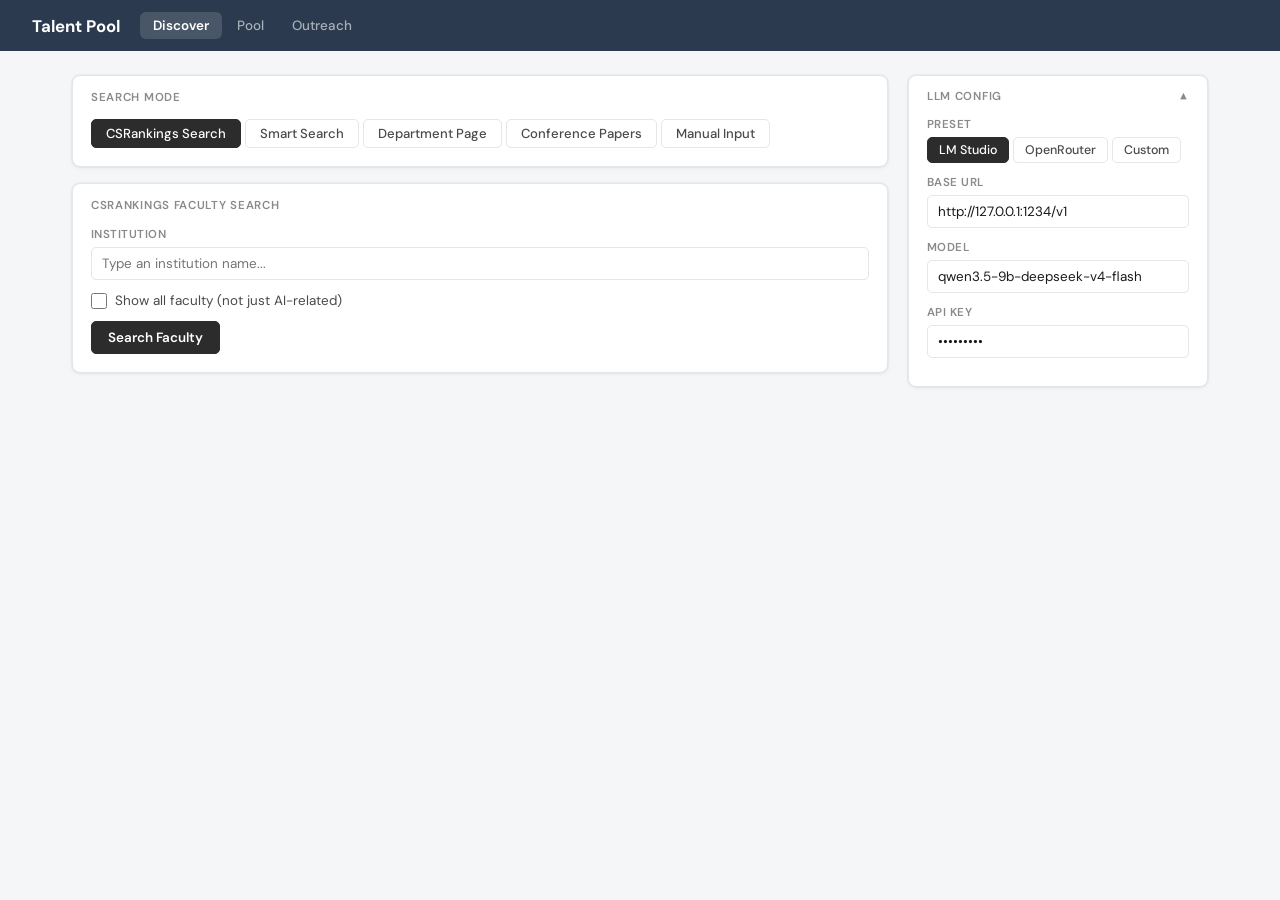
==== templates/lab_sourcer.html @ 649c378b "feat: full-stack recruiting platform — Recruiting Any Major additions since initial commit: - Talent" ====
<!DOCTYPE html>
<html lang="en">
<head>
  <meta charset="UTF-8" />
  <meta name="viewport" content="width=device-width, initial-scale=1.0" />
  <title>Discover — Talent Pool</title>
  <link href="https://fonts.googleapis.com/css2?family=DM+Sans:wght@400;500;600;700&display=swap" rel="stylesheet">
  <style>
    :root {
      --bg: #f5f6f8;
      --surface: #ffffff;
      --border: #e4e6ea;
      --text-primary: #1a1a1a;
      --text-secondary: #4a4a4a;
      --text-tertiary: #8a8a8a;
      --accent: #3d5a80;
      --accent-hover: #2c4a6e;
      --accent-light: #e8eef6;
      --accent-blue: #5a7de0;
      --nav-bg: #2b3a4e;
      --tag-bg: #f0f1f3;
      --tag-text: #555;
      --radius: 8px;
      --shadow: 0 1px 4px rgba(0,0,0,0.06), 0 0 0 1px rgba(0,0,0,0.03);
    }

    * { box-sizing: border-box; margin: 0; padding: 0; }

    body {
      font-family: 'DM Sans', -apple-system, BlinkMacSystemFont, "Segoe UI", sans-serif;
      background: var(--bg);
      color: var(--text-primary);
      min-height: 100vh;
      -webkit-font-smoothing: antialiased;
    }

    /* ── Nav ── */
    header {
      background: var(--nav-bg);
      padding: 12px 32px;
      display: flex;
      align-items: center;
      gap: 12px;
      position: sticky;
      top: 0;
      z-index: 100;
    }
    .nav-brand {
      color: #fff;
      font-weight: 700;
      font-size: 1.05rem;
      white-space: nowrap;
    }
    .nav-links {
      display: flex;
      gap: 2px;
      margin-left: 8px;
    }
    .nav-link {
      color: rgba(255,255,255,0.6);
      text-decoration: none;
      padding: 5px 13px;
      border-radius: 6px;
      font-size: 0.84rem;
      font-weight: 500;
      transition: all 0.15s;
    }
    .nav-link:hover { color: white; background: rgba(255,255,255,0.1); }
    .nav-link.active { color: white; background: rgba(255,255,255,0.14); font-weight: 600; }

    /* ── Layout ── */
    .page {
      max-width: 1200px;
      margin: 0 auto;
      padding: 24px 32px;
      display: grid;
      grid-template-columns: 1fr 300px;
      gap: 20px;
      align-items: flex-start;
    }

    .main-col { min-width: 0; }
    .sidebar-col {
      position: sticky;
      top: 64px;
    }

    /* ── Card ── */
    .card {
      background: var(--surface);
      border-radius: var(--radius);
      border: 1px solid var(--border);
      margin-bottom: 16px;
      box-shadow: var(--shadow);
    }
    .card-header {
      padding: 14px 18px 0;
      font-size: 0.72rem;
      font-weight: 600;
      color: var(--text-tertiary);
      text-transform: uppercase;
      letter-spacing: 0.06em;
    }
    .card-body { padding: 14px 18px 18px; }
    .card-title {
      font-size: 0.88rem;
      font-weight: 600;
      color: var(--text-primary);
      padding: 14px 18px 0;
    }

    /* ── Mode Tabs (pill style matching person.html) ── */
    .mode-group {
      display: flex;
      gap: 4px;
      flex-wrap: wrap;
    }
    .mode-btn {
      padding: 5px 14px;
      border: 1px solid var(--border);
      border-radius: 5px;
      background: transparent;
      font-family: inherit;
      font-size: 0.82rem;
      font-weight: 500;
      color: var(--text-secondary);
      cursor: pointer;
      transition: all 0.15s;
    }
    .mode-btn:hover { border-color: var(--accent); color: var(--accent); }
    .mode-btn.active { background: #2c2c2c; border-color: #2c2c2c; color: white; }

    /* ── Inputs ── */
    .form-row { margin-bottom: 12px; }
    .form-label {
      display: block;
      font-size: 0.72rem;
      font-weight: 600;
      color: var(--text-tertiary);
      text-transform: uppercase;
      letter-spacing: 0.04em;
      margin-bottom: 5px;
    }
    input[type="text"], input[type="url"], input[type="password"], textarea, select {
      width: 100%;
      padding: 7px 10px;
      border: 1px solid var(--border);
      border-radius: 5px;
      font-family: inherit;
      font-size: 0.84rem;
      color: var(--text-primary);
      background: #fff;
      transition: border-color 0.15s;
      outline: none;
    }
    input:focus, textarea:focus, select:focus { border-color: var(--accent-blue); }
    textarea { resize: vertical; min-height: 90px; }

    /* Autocomplete dropdown */
    .autocomplete-wrap { position: relative; }
    .autocomplete-list {
      position: absolute;
      top: calc(100% + 3px);
      left: 0; right: 0;
      background: white;
      border: 1px solid var(--border);
      border-radius: 6px;
      box-shadow: 0 4px 16px rgba(0,0,0,0.1);
      z-index: 200;
      max-height: 220px;
      overflow-y: auto;
      display: none;
    }
    .autocomplete-list.open { display: block; }
    .autocomplete-item {
      padding: 8px 12px;
      font-size: 0.84rem;
      cursor: pointer;
      border-bottom: 1px solid var(--border);
    }
    .autocomplete-item:last-child { border-bottom: none; }
    .autocomplete-item:hover { background: var(--accent-light); }

    /* ── Buttons ── */
    .btn {
      display: inline-flex;
      align-items: center;
      gap: 6px;
      padding: 7px 16px;
      border-radius: 5px;
      font-family: inherit;
      font-size: 0.84rem;
      font-weight: 600;
      cursor: pointer;
      transition: all 0.15s;
      border: 1px solid transparent;
    }
    .btn-primary {
      background: #2c2c2c;
      color: white;
      border-color: #2c2c2c;
    }
    .btn-primary:hover { background: #444; border-color: #444; }
    .btn-primary:disabled { opacity: 0.45; cursor: not-allowed; }
    .btn-secondary {
      background: transparent;
      color: var(--text-secondary);
      border-color: #eaeaea;
    }
    .btn-secondary:hover { border-color: #ccc; color: var(--text-primary); }
    .btn-secondary:disabled { opacity: 0.4; cursor: not-allowed; }
    .btn-accent {
      background: var(--accent);
      color: white;
      border-color: var(--accent);
    }
    .btn-accent:hover { background: var(--accent-hover); border-color: var(--accent-hover); }
    .btn-accent:disabled { opacity: 0.45; cursor: not-allowed; }
    .btn-row {
      display: flex;
      gap: 8px;
      flex-wrap: wrap;
      align-items: center;
      margin-top: 12px;
    }

    /* ── Faculty Table ── */
    .table-wrap {
      overflow-x: auto;
      border-radius: 6px;
      border: 1px solid var(--border);
      margin-top: 12px;
    }
    table {
      width: 100%;
      border-collapse: collapse;
      font-size: 0.82rem;
    }
    th {
      background: #f8f9fa;
      padding: 8px 12px;
      text-align: left;
      font-size: 0.7rem;
      font-weight: 600;
      color: var(--text-tertiary);
      text-transform: uppercase;
      letter-spacing: 0.04em;
      border-bottom: 1px solid var(--border);
    }
    td {
      padding: 9px 12px;
      border-bottom: 1px solid var(--border);
      vertical-align: top;
      color: var(--text-secondary);
    }
    tr:last-child td { border-bottom: none; }
    tr:hover td { background: #fafafa; }
    td a { color: var(--accent-blue); text-decoration: none; font-size: 0.8rem; }
    td a:hover { text-decoration: underline; }
    td input[type="checkbox"] { cursor: pointer; accent-color: #2c2c2c; }

    .area-chip {
      display: inline-block;
      padding: 1px 8px;
      border-radius: 3px;
      background: var(--tag-bg);
      color: var(--tag-text);
      font-size: 0.72rem;
      font-weight: 500;
      margin: 1px 2px 1px 0;
    }

    /* ── Progress ── */
    .progress-wrap { margin-top: 10px; }
    .progress-bar-bg {
      background: #eee;
      border-radius: 4px;
      height: 5px;
      overflow: hidden;
    }
    .progress-bar-fill {
      background: #2c2c2c;
      height: 100%;
      width: 0%;
      transition: width 0.3s;
      border-radius: 4px;
    }
    .progress-label {
      font-size: 0.76rem;
      color: var(--text-tertiary);
      margin-top: 4px;
    }

    /* ── Status Log ── */
    .status-log {
      background: #1a1a2e;
      border-radius: 6px;
      padding: 12px 14px;
      font-family: 'Menlo', 'Monaco', 'Courier New', monospace;
      font-size: 0.75rem;
      color: #8fb89a;
      line-height: 1.7;
      min-height: 80px;
      max-height: 200px;
      overflow-y: auto;
      margin-top: 10px;
      display: none;
    }
    .status-log.visible { display: block; }
    .log-entry { margin: 0; }
    .log-entry.log-error { color: #c07070; }
    .log-entry.log-warn { color: #c4a26a; }
    .log-entry.log-dim { color: #5a7a6a; }

    /* ── Results Table ── */
    .results-count {
      font-size: 0.82rem;
      color: var(--text-secondary);
      margin-bottom: 8px;
    }
    .results-count strong { color: var(--text-primary); }

    .badge-role {
      display: inline-block;
      padding: 2px 8px;
      border-radius: 3px;
      font-size: 0.7rem;
      font-weight: 600;
      background: var(--accent-light);
      color: var(--accent);
    }
    .badge-source {
      display: inline-block;
      padding: 2px 8px;
      border-radius: 3px;
      font-size: 0.7rem;
      background: var(--tag-bg);
      color: var(--tag-text);
    }

    /* Editable results table */
    td.editable {
      cursor: text;
      border-radius: 3px;
      transition: background 0.15s;
      min-width: 40px;
    }
    td.editable:hover { background: var(--accent-light); }
    td.editable:focus {
      outline: 2px solid var(--accent);
      outline-offset: -2px;
      background: #fff;
    }
    .role-select {
      font-family: inherit;
      font-size: 0.75rem;
      font-weight: 600;
      padding: 2px 6px;
      border: 1px solid var(--border);
      border-radius: 4px;
      background: var(--accent-light);
      color: var(--accent);
      cursor: pointer;
    }
    .role-select:focus { outline: 2px solid var(--accent); }
    .btn-delete-row {
      background: none;
      border: none;
      color: var(--text-tertiary);
      font-size: 0.85rem;
      cursor: pointer;
      padding: 2px 6px;
      border-radius: 3px;
      opacity: 0;
      transition: opacity 0.15s, color 0.15s;
    }
    tr:hover .btn-delete-row { opacity: 1; }
    .btn-delete-row:hover { color: #e53e3e; background: #fee; }

    /* Import summary banner */
    .import-summary {
      border: 1px solid var(--border);
      border-radius: 6px;
      padding: 12px 16px;
      font-size: 0.84rem;
      margin-top: 12px;
      background: #f8f9fa;
      display: none;
    }
    .import-summary.visible { display: block; }
    .import-stat {
      display: inline-block;
      margin-right: 16px;
      font-weight: 500;
    }
    .import-stat span { font-weight: 700; color: var(--text-primary); }
    .import-link {
      color: var(--accent-blue);
      text-decoration: none;
      font-weight: 600;
      margin-left: 4px;
    }
    .import-link:hover { text-decoration: underline; }

    /* ── LLM Config ── */
    .preset-group { display: flex; gap: 4px; flex-wrap: wrap; margin-bottom: 12px; }
    .preset-btn {
      padding: 4px 11px;
      border: 1px solid var(--border);
      border-radius: 5px;
      background: transparent;
      font-family: inherit;
      font-size: 0.78rem;
      font-weight: 500;
      color: var(--text-secondary);
      cursor: pointer;
      transition: all 0.15s;
    }
    .preset-btn:hover { border-color: var(--accent); color: var(--accent); }
    .preset-btn.active { background: #2c2c2c; border-color: #2c2c2c; color: white; }

    .collapse-toggle {
      display: flex;
      align-items: center;
      justify-content: space-between;
      cursor: pointer;
      user-select: none;
      padding: 13px 18px;
    }
    .collapse-toggle .toggle-label {
      font-size: 0.72rem;
      font-weight: 600;
      color: var(--text-tertiary);
      text-transform: uppercase;
      letter-spacing: 0.06em;
    }
    .collapse-toggle .toggle-arrow {
      font-size: 0.7rem;
      color: var(--text-tertiary);
      transition: transform 0.2s;
    }
    .collapse-toggle.open .toggle-arrow { transform: rotate(180deg); }
    .collapse-body { padding: 0 18px 16px; }
    .collapse-body.hidden { display: none; }

    /* Empty state */
    .empty-state {
      padding: 36px 0;
      text-align: center;
      color: var(--text-tertiary);
      font-size: 0.84rem;
    }

    /* Section divider */
    .sep { height: 1px; background: var(--border); margin: 14px 0; }

    /* ── Responsive ── */
    @media (max-width: 860px) {
      .page { grid-template-columns: 1fr; }
      .sidebar-col { position: static; }
    }
    @media (max-width: 600px) {
      .page { padding: 16px; }
      header { padding: 10px 16px; }
    }
  </style>
</head>
<body>

<!-- ── Navigation ── -->
<header>
  <span class="nav-brand">Talent Pool</span>
  <nav class="nav-links">
    <a href="/discover" class="nav-link active">Discover</a>
    <a href="/pool" class="nav-link">Pool</a>
    <a href="/outreach" class="nav-link">Outreach</a>
  </nav>
</header>

<!-- ── Page ── -->
<div class="page">

  <!-- ── Main Column ── -->
  <div class="main-col">

    <!-- Mode Selector -->
    <div class="card">
      <div class="card-header">Search Mode</div>
      <div class="card-body">
        <div class="mode-group">
          <button class="mode-btn active" onclick="switchMode('csrankings', this)">CSRankings Search</button>
          <button class="mode-btn" onclick="switchMode('smart', this)">Smart Search</button>
          <button class="mode-btn" onclick="switchMode('dept', this)">Department Page</button>
          <button class="mode-btn" onclick="switchMode('conference', this)">Conference Papers</button>
          <button class="mode-btn" onclick="switchMode('manual', this)">Manual Input</button>
        </div>
      </div>
    </div>

    <!-- ── CSRankings Mode ── -->
    <div id="panel-csrankings" class="card">
      <div class="card-header">CSRankings Faculty Search</div>
      <div class="card-body">
        <div class="form-row">
          <label class="form-label">Institution</label>
          <div class="autocomplete-wrap">
            <input type="text" id="inst-input" placeholder="Type an institution name..." autocomplete="off"
              oninput="onInstInput()" onkeydown="onInstKeydown(event)" />
            <div class="autocomplete-list" id="inst-dropdown"></div>
          </div>
        </div>
        <div class="form-row" style="margin-top:8px;">
          <label style="display:flex;align-items:center;gap:8px;font-size:0.84rem;color:var(--text-secondary);cursor:pointer;">
            <input type="checkbox" id="faculty-show-all" style="width:16px;height:16px;" />
            Show all faculty (not just AI-related)
          </label>
        </div>
        <div class="btn-row">
          <button class="btn btn-primary" onclick="searchFaculty()">Search Faculty</button>
        </div>
        <div id="faculty-table-wrap" style="display:none;">
          <div style="display:flex;align-items:center;justify-content:space-between;margin-top:14px;margin-bottom:4px;">
            <div id="faculty-count" class="results-count"></div>
            <div style="display:flex;gap:8px;">
              <button class="btn btn-secondary" onclick="selectAllFaculty()">Select All</button>
              <button class="btn btn-secondary" onclick="selectNoneFaculty()">Select None</button>
            </div>
          </div>
          <div class="table-wrap">
            <table>
              <thead>
                <tr>
                  <th style="width:36px;"></th>
                  <th>Name</th>
                  <th>Homepage</th>
                  <th>Research Areas</th>
                </tr>
              </thead>
              <tbody id="faculty-tbody"></tbody>
            </table>
          </div>
          <!-- Extract Config -->
          <div style="margin-top:14px;padding-top:14px;border-top:1px solid var(--border);">
            <div class="form-row" style="margin-bottom:8px;">
              <label class="form-label">Search Strategy</label>
              <div class="preset-group">
                <button class="preset-btn active" id="strat-search" onclick="setStrategy('search', this)">Web Search</button>
                <button class="preset-btn" id="strat-fast" onclick="setStrategy('fast', this)">Homepage Only</button>
              </div>
              <p style="color:var(--text-tertiary);font-size:0.72rem;margin-top:4px;" id="strategy-hint">
                Uses web search API to find lab pages and members. More thorough but slower. Requires Anthropic API or capable model.
              </p>
            </div>
            <div class="form-row" style="margin-bottom:8px;">
              <label class="form-label">LLM Provider</label>
              <div class="preset-group">
                <button class="preset-btn" onclick="setExtractPreset('anthropic', this)">Anthropic</button>
                <button class="preset-btn active" onclick="setExtractPreset('openrouter', this)">OpenRouter</button>
                <button class="preset-btn" onclick="setExtractPreset('lmstudio', this)">LM Studio</button>
                <button class="preset-btn" onclick="setExtractPreset('custom', this)">Custom</button>
              </div>
            </div>
            <div class="form-row">
              <label class="form-label">API Key</label>
              <input type="password" id="extract-api-key" value="" placeholder="API key" />
            </div>
            <div class="form-row">
              <label class="form-label">Model</label>
              <select id="extract-model-select" onchange="onModelSelect(this)" style="width:100%;padding:7px 10px;border:1px solid var(--border);border-radius:6px;font-size:0.82rem;margin-bottom:6px;background:#fff;">
              </select>
              <input type="text" id="extract-model" value="deepseek/deepseek-v4-pro" placeholder="Or type model ID manually" style="font-size:0.78rem;" />
            </div>
            <input type="hidden" id="extract-base-url" value="https://openrouter.ai/api/v1" />
          </div>
          <div class="btn-row">
            <button class="btn btn-primary" id="btn-extract" onclick="startBatchFastScrape()" disabled>Extract Lab Members</button>
          </div>
        </div>
      </div>
    </div>

    <!-- ── Department Page Mode ── -->
    <div id="panel-dept" class="card" style="display:none;">
      <div class="card-header">Department Page Scraper</div>
      <div class="card-body">
        <div class="form-row">
          <label class="form-label">Department Page URL</label>
          <input type="url" id="dept-url" placeholder="https://..." />
        </div>
        <div class="btn-row">
          <button class="btn btn-primary" onclick="fetchDeptFaculty()">Fetch Faculty List</button>
        </div>
        <div id="dept-table-wrap" style="display:none;">
          <div style="display:flex;align-items:center;justify-content:space-between;margin-top:14px;margin-bottom:4px;">
            <div id="dept-count" class="results-count"></div>
            <div style="display:flex;gap:8px;">
              <button class="btn btn-secondary" onclick="selectAllDept()">Select All</button>
              <button class="btn btn-secondary" onclick="selectNoneDept()">Select None</button>
            </div>
          </div>
          <div class="table-wrap">
            <table>
              <thead>
                <tr>
                  <th style="width:36px;"></th>
                  <th>Name</th>
                  <th>Homepage</th>
                  <th>Title</th>
                </tr>
              </thead>
              <tbody id="dept-tbody"></tbody>
            </table>
          </div>
          <div class="btn-row">
            <button class="btn btn-secondary" onclick="exportDeptCSV()">Export CSV</button>
            <button class="btn btn-primary" id="btn-dept-scrape" onclick="startDeptDeepScrape()" disabled>Deep Scrape Selected</button>
          </div>
        </div>
      </div>
    </div>

    <!-- ── Conference Papers Mode ── -->
    <div id="panel-conference" class="card" style="display:none;">
      <div class="card-header">Conference Papers</div>
      <div class="card-body">
        <div class="coming-soon" style="text-align:center;padding:32px 16px;">
          <div style="font-size:2rem;margin-bottom:12px;opacity:0.3;">&#128218;</div>
          <div style="font-weight:600;font-size:0.9rem;color:var(--text-primary);margin-bottom:8px;">Coming Soon</div>
          <p style="color:var(--text-tertiary);font-size:0.8rem;max-width:400px;margin:0 auto;line-height:1.5;">
            Upload a conference paper list (NeurIPS, ICML, ICLR, ACL, CVPR...) or paste a proceedings URL to automatically identify first-author PhD students and postdocs as potential candidates.
          </p>
          <div style="margin-top:16px;display:flex;flex-wrap:wrap;gap:6px;justify-content:center;">
            <span style="padding:3px 10px;border-radius:4px;font-size:0.72rem;background:var(--tag-bg);color:var(--tag-text);">NeurIPS 2025</span>
            <span style="padding:3px 10px;border-radius:4px;font-size:0.72rem;background:var(--tag-bg);color:var(--tag-text);">ICML 2025</span>
            <span style="padding:3px 10px;border-radius:4px;font-size:0.72rem;background:var(--tag-bg);color:var(--tag-text);">ICLR 2025</span>
            <span style="padding:3px 10px;border-radius:4px;font-size:0.72rem;background:var(--tag-bg);color:var(--tag-text);">ACL 2025</span>
            <span style="padding:3px 10px;border-radius:4px;font-size:0.72rem;background:var(--tag-bg);color:var(--tag-text);">CVPR 2025</span>
          </div>
        </div>
      </div>
    </div>

    <!-- ── Manual Input Mode ── -->
    <div id="panel-manual" class="card" style="display:none;">
      <div class="card-header">Manual Input</div>
      <div class="card-body">
        <div class="form-row">
          <label class="form-label">Professors — one per line: Name | Homepage URL</label>
          <textarea id="manual-input" placeholder="Name | Homepage URL (one per line)"></textarea>
        </div>
        <div class="btn-row">
          <button class="btn btn-primary" onclick="startManualScrape()">Extract Lab Members</button>
        </div>
      </div>
    </div>

    <!-- ── Smart Search Mode ── -->
    <div id="panel-smart" class="card" style="display:none;">
      <div class="card-header">Smart Search</div>
      <div class="card-body">
        <p style="color:var(--text-tertiary);font-size:0.78rem;margin-bottom:12px;">
          Give a professor's homepage URL. Fetches lab pages automatically, then one LLM call to extract members. Uses the LLM Config from the sidebar.
        </p>
        <div class="form-row">
          <label class="form-label">Homepage URL</label>
          <input type="url" id="smart-homepage" placeholder="https://..." />
        </div>
        <div class="form-row">
          <label class="form-label">Professor Name (optional, improves accuracy)</label>
          <input type="text" id="smart-prof-name" placeholder="Professor name" />
        </div>
        <div class="btn-row">
          <button class="btn btn-primary" id="btn-smart-search" onclick="startSmartScrape()">Extract Lab Members</button>
        </div>
      </div>
    </div>

    <!-- ── Progress + Log ── -->
    <div id="progress-card" class="card" style="display:none;">
      <div class="card-header">Progress</div>
      <div class="card-body">
        <div class="progress-wrap">
          <div class="progress-bar-bg">
            <div class="progress-bar-fill" id="progress-fill"></div>
          </div>
          <div class="progress-label" id="progress-label">Starting...</div>
        </div>
        <div class="status-log visible" id="status-log"></div>
      </div>
    </div>

    <!-- ── Results ── -->
    <div id="results-card" class="card" style="display:none;">
      <div class="card-header">Discovered Members</div>
      <div class="card-body">
        <div class="results-count" id="results-count"></div>
        <div class="table-wrap" style="margin-top:8px;">
          <table>
            <thead>
              <tr>
                <th>Name</th>
                <th>Role</th>
                <th>Source (Professor)</th>
                <th>Research Area</th>
                <th>Grad</th>
                <th>Email</th>
                <th>Personal Page</th>
                <th style="width:36px;"></th>
              </tr>
            </thead>
            <tbody id="results-tbody"></tbody>
          </table>
        </div>
        <div class="btn-row">
          <button class="btn btn-primary" id="btn-import" onclick="importToTalentPool()">Import to Talent Pool</button>
          <button class="btn btn-secondary" id="btn-enrich" onclick="enrichFromPages()">Enrich from Personal Pages</button>
          <button class="btn btn-secondary" onclick="exportCSV()">Export CSV</button>
          <button class="btn btn-secondary" onclick="copyResults()">Copy as Text</button>
        </div>
        <div class="import-summary" id="import-summary"></div>
      </div>
    </div>

  </div><!-- /main-col -->

  <!-- ── Sidebar: LLM Config ── -->
  <div class="sidebar-col">
    <div class="card">
      <div class="collapse-toggle open" id="llm-toggle" onclick="toggleLLMPanel()">
        <span class="toggle-label">LLM Config</span>
        <span class="toggle-arrow">&#9660;</span>
      </div>
      <div class="collapse-body" id="llm-body">
        <div class="form-row" style="margin-bottom:10px;">
          <label class="form-label">Preset</label>
          <div class="preset-group">
            <button class="preset-btn active" onclick="setPreset('lmstudio', this)">LM Studio</button>
            <button class="preset-btn" onclick="setPreset('openrouter', this)">OpenRouter</button>
            <button class="preset-btn" onclick="setPreset('custom', this)">Custom</button>
          </div>
        </div>
        <div class="form-row">
          <label class="form-label">Base URL</label>
          <input type="text" id="llm-base-url" value="http://127.0.0.1:1234/v1" />
        </div>
        <div class="form-row">
          <label class="form-label">Model</label>
          <input type="text" id="llm-model" value="qwen3.5-9b-deepseek-v4-flash" />
        </div>
        <div class="form-row">
          <label class="form-label">API Key</label>
          <input type="password" id="llm-api-key" value="lm-studio" />
        </div>
      </div>
    </div>
  </div><!-- /sidebar-col -->

</div><!-- /page -->

<script>
// ─────────────────────────────────────────
// State
// ─────────────────────────────────────────
let currentMode = 'csrankings';
let allInstitutions = [];
let acHighlight = -1;
let facultyList = [];       // CSRankings faculty
let deptFacultyList = [];   // Dept page faculty
let discoveredMembers = []; // Final results

// ─────────────────────────────────────────
// Mode Switching
// ─────────────────────────────────────────
function switchMode(mode, btn) {
  currentMode = mode;
  document.querySelectorAll('.mode-group .mode-btn').forEach(b => b.classList.remove('active'));
  btn.classList.add('active');
  document.getElementById('panel-csrankings').style.display  = mode === 'csrankings'  ? 'block' : 'none';
  document.getElementById('panel-smart').style.display       = mode === 'smart'       ? 'block' : 'none';
  document.getElementById('panel-dept').style.display        = mode === 'dept'        ? 'block' : 'none';
  document.getElementById('panel-conference').style.display  = mode === 'conference'  ? 'block' : 'none';
  document.getElementById('panel-manual').style.display      = mode === 'manual'      ? 'block' : 'none';
}

// ─────────────────────────────────────────
// LLM Config
// ─────────────────────────────────────────
const PRESETS = {
  lmstudio:   { base_url: 'http://127.0.0.1:1234/v1',       model: 'qwen3.5-9b-deepseek-v4-flash', key: 'lm-studio' },
  openrouter: { base_url: 'https://openrouter.ai/api/v1',   model: 'openai/gpt-4o-mini',            key: '' },
  custom:     { base_url: '',                                model: '',                              key: '' }
};

function setPreset(name, btn) {
  document.querySelectorAll('.preset-btn').forEach(b => b.classList.remove('active'));
  btn.classList.add('active');
  const p = PRESETS[name];
  if (p) {
    if (p.base_url) document.getElementById('llm-base-url').value = p.base_url;
    if (p.model)    document.getElementById('llm-model').value    = p.model;
    if (p.key)      document.getElementById('llm-api-key').value  = p.key;
  }
}

function getLLMConfig() {
  return {
    base_url: document.getElementById('llm-base-url').value.trim(),
    model:    document.getElementById('llm-model').value.trim(),
    api_key:  document.getElementById('llm-api-key').value.trim()
  };
}

function toggleLLMPanel() {
  const toggle = document.getElementById('llm-toggle');
  const body   = document.getElementById('llm-body');
  toggle.classList.toggle('open');
  body.classList.toggle('hidden');
}

// ─────────────────────────────────────────
// Institution Autocomplete
// ─────────────────────────────────────────
async function loadInstitutions() {
  try {
    const res = await fetch('/api/institutions');
    if (res.ok) allInstitutions = await res.json();
  } catch(e) { /* silently skip if not available yet */ }
}

function onInstInput() {
  const q = document.getElementById('inst-input').value.toLowerCase().trim();
  const dd = document.getElementById('inst-dropdown');
  acHighlight = -1;
  if (!q || q.length < 2) { dd.classList.remove('open'); return; }
  const matches = allInstitutions.filter(n => n.toLowerCase().includes(q)).slice(0, 12);
  if (!matches.length) { dd.classList.remove('open'); return; }
  dd.innerHTML = matches.map(n =>
    `<div class="autocomplete-item" onclick="selectInstitution('${escHtml(n)}')">${escHtml(n)}</div>`
  ).join('');
  dd.classList.add('open');
}

function onInstKeydown(e) {
  const dd = document.getElementById('inst-dropdown');
  const items = dd.querySelectorAll('.autocomplete-item');
  if (e.key === 'ArrowDown') {
    acHighlight = Math.min(acHighlight + 1, items.length - 1);
    items.forEach((el, i) => el.style.background = i === acHighlight ? 'var(--accent-light)' : '');
    e.preventDefault();
  } else if (e.key === 'ArrowUp') {
    acHighlight = Math.max(acHighlight - 1, -1);
    items.forEach((el, i) => el.style.background = i === acHighlight ? 'var(--accent-light)' : '');
    e.preventDefault();
  } else if (e.key === 'Enter') {
    if (acHighlight >= 0 && items[acHighlight]) {
      selectInstitution(items[acHighlight].textContent);
    } else {
      searchFaculty();
    }
    e.preventDefault();
  } else if (e.key === 'Escape') {
    dd.classList.remove('open');
  }
}

function selectInstitution(name) {
  document.getElementById('inst-input').value = name;
  document.getElementById('inst-dropdown').classList.remove('open');
}

// Close dropdown on outside click
document.addEventListener('click', e => {
  if (!e.target.closest('.autocomplete-wrap')) {
    document.getElementById('inst-dropdown').classList.remove('open');
  }
});

// ─────────────────────────────────────────
// CSRankings: Search Faculty
// ─────────────────────────────────────────
async function searchFaculty() {
  const inst = document.getElementById('inst-input').value.trim();
  if (!inst) { alert('Please enter an institution name.'); return; }
  document.getElementById('faculty-table-wrap').style.display = 'none';

  const showAll = document.getElementById('faculty-show-all').checked;
  try {
    const res = await fetch('/api/faculty', {
      method: 'POST',
      headers: { 'Content-Type': 'application/json' },
      body: JSON.stringify({ institution: inst, mode: showAll ? 'all' : 'ai' })
    });
    if (!res.ok) throw new Error(`HTTP ${res.status}`);
    facultyList = await res.json();
    renderFaculty(facultyList);
  } catch(e) {
    showLog('error', `Failed to fetch faculty: ${e.message}`);
  }
}

function renderFaculty(list) {
  const wrap = document.getElementById('faculty-table-wrap');
  const tbody = document.getElementById('faculty-tbody');
  const countEl = document.getElementById('faculty-count');

  tbody.innerHTML = list.map((p, i) => {
    const areas = (p.areas || []).map(a => `<span class="area-chip">${escHtml(a)}</span>`).join('');
    const hp = p.homepage ? `<a href="${escAttr(p.homepage)}" target="_blank" rel="noopener">${escHtml(trimUrl(p.homepage))}</a>` : '—';
    return `<tr>
      <td><input type="checkbox" class="fac-check" data-idx="${i}" onchange="updateExtractBtn()" /></td>
      <td style="font-weight:500;color:var(--text-primary);">${escHtml(p.name)}</td>
      <td>${hp}</td>
      <td>${areas || '<span style="color:var(--text-tertiary);font-size:0.78rem;">—</span>'}</td>
    </tr>`;
  }).join('');

  countEl.innerHTML = `<strong>${list.length}</strong> faculty found`;
  wrap.style.display = 'block';
  document.getElementById('btn-extract').disabled = true;
}

function selectAllFaculty() {
  document.querySelectorAll('.fac-check').forEach(cb => cb.checked = true);
  updateExtractBtn();
}
function selectNoneFaculty() {
  document.querySelectorAll('.fac-check').forEach(cb => cb.checked = false);
  updateExtractBtn();
}
function updateExtractBtn() {
  const any = Array.from(document.querySelectorAll('.fac-check')).some(cb => cb.checked);
  document.getElementById('btn-extract').disabled = !any;
}

function getSelectedFaculty() {
  return Array.from(document.querySelectorAll('.fac-check'))
    .filter(cb => cb.checked)
    .map(cb => facultyList[parseInt(cb.dataset.idx)]);
}

// ─────────────────────────────────────────
// CSRankings: Batch Scrape (SSE)
// ─────────────────────────────────────────
async function startBatchScrape() {
  const selected = getSelectedFaculty();
  if (!selected.length) return;
  const cfg = getLLMConfig();
  showProgressCard();
  resetResults();

  const professors = selected.map(p => ({ name: p.name, homepage: p.homepage || '' }));
  await streamFetch('/api/lab-sourcer/scrape-batch', {
    professors, ...cfg
  });
}

// ─────────────────────────────────────────
// Department Page Mode
// ─────────────────────────────────────────
async function fetchDeptFaculty() {
  const url = document.getElementById('dept-url').value.trim();
  if (!url) { alert('Please enter a department page URL.'); return; }
  const cfg = getLLMConfig();
  document.getElementById('dept-table-wrap').style.display = 'none';

  try {
    const res = await fetch('/api/lab-sourcer/scrape-dept', {
      method: 'POST',
      headers: { 'Content-Type': 'application/json' },
      body: JSON.stringify({ url, ...cfg })
    });
    if (!res.ok) throw new Error(`HTTP ${res.status}`);
    deptFacultyList = await res.json();
    renderDeptFaculty(deptFacultyList);
  } catch(e) {
    showLog('error', `Failed to fetch department page: ${e.message}`);
    showProgressCard();
    logEntry(`Error: ${e.message}`, 'log-error');
  }
}

function renderDeptFaculty(list) {
  const wrap  = document.getElementById('dept-table-wrap');
  const tbody = document.getElementById('dept-tbody');
  const countEl = document.getElementById('dept-count');

  tbody.innerHTML = list.map((p, i) => {
    const hp = p.homepage ? `<a href="${escAttr(p.homepage)}" target="_blank" rel="noopener">${escHtml(trimUrl(p.homepage))}</a>` : '—';
    return `<tr>
      <td><input type="checkbox" class="dept-check" data-idx="${i}" onchange="updateDeptScrapeBtn()" /></td>
      <td style="font-weight:500;color:var(--text-primary);">${escHtml(p.name)}</td>
      <td>${hp}</td>
      <td style="color:var(--text-tertiary);">${escHtml(p.title || '—')}</td>
    </tr>`;
  }).join('');

  countEl.innerHTML = `<strong>${list.length}</strong> faculty found`;
  wrap.style.display = 'block';
  document.getElementById('btn-dept-scrape').disabled = true;
}

function selectAllDept() {
  document.querySelectorAll('.dept-check').forEach(cb => cb.checked = true);
  updateDeptScrapeBtn();
}
function selectNoneDept() {
  document.querySelectorAll('.dept-check').forEach(cb => cb.checked = false);
  updateDeptScrapeBtn();
}
function updateDeptScrapeBtn() {
  const any = Array.from(document.querySelectorAll('.dept-check')).some(cb => cb.checked);
  document.getElementById('btn-dept-scrape').disabled = !any;
}

function getSelectedDeptFaculty() {
  return Array.from(document.querySelectorAll('.dept-check'))
    .filter(cb => cb.checked)
    .map(cb => deptFacultyList[parseInt(cb.dataset.idx)]);
}

function exportDeptCSV() {
  const rows = [['Name', 'Homepage', 'Title']];
  deptFacultyList.forEach(p => rows.push([p.name || '', p.homepage || '', p.title || '']));
  downloadCSV(rows, 'dept_faculty.csv');
}

async function startDeptDeepScrape() {
  const selected = getSelectedDeptFaculty();
  if (!selected.length) return;
  const cfg = getLLMConfig();
  showProgressCard();
  resetResults();

  const professors = selected.map(p => ({ name: p.name, homepage: p.homepage || '' }));
  await streamFetch('/api/lab-sourcer/scrape-selected', {
    professors, ...cfg
  });
}

// ─────────────────────────────────────────
// Manual Input Mode
// ─────────────────────────────────────────
async function startManualScrape() {
  const raw = document.getElementById('manual-input').value.trim();
  if (!raw) { alert('Please enter at least one professor entry.'); return; }

  const professors = raw.split('\n').map(line => {
    const parts = line.split('|').map(s => s.trim());
    return { name: parts[0] || '', homepage: parts[1] || '' };
  }).filter(p => p.name);

  if (!professors.length) { alert('No valid entries found. Format: Name | Homepage URL'); return; }

  const cfg = getLLMConfig();
  showProgressCard();
  resetResults();

  await streamFetch('/api/lab-sourcer/scrape-manual', {
    professors, ...cfg
  });
}

// ─────────────────────────────────────────
// CSRankings: Extract Presets & Batch Fast Scrape
// ─────────────────────────────────────────
let extractStrategy = 'search'; // 'search' (web search) or 'fast' (homepage only)

const EXTRACT_PRESETS = {
  anthropic:  { base_url: '',                              model: 'claude-sonnet-4-6',  key: '' },
  openrouter: { base_url: 'https://openrouter.ai/api/v1', model: 'deepseek/deepseek-v4-pro',  key: '' },
  lmstudio:   { base_url: 'http://127.0.0.1:1234/v1',    model: 'qwen3.5-9b-deepseek-v4-flash', key: 'lm-studio' },
  custom:     { base_url: '',                              model: '',                           key: '' },
};

function setStrategy(mode, btn) {
  extractStrategy = mode;
  btn.parentElement.querySelectorAll('.preset-btn').forEach(b => b.classList.remove('active'));
  btn.classList.add('active');
  document.getElementById('strategy-hint').textContent = mode === 'search'
    ? 'Uses web search API to find lab pages and members. More thorough but slower. Requires Anthropic API or capable model.'
    : 'Directly fetches the professor homepage and discovers sub-pages. Fast and cheap, but may miss info if homepage is sparse.';
}

const MODEL_OPTIONS = {
  anthropic: [
    { label: 'Claude Sonnet 4.6', id: 'claude-sonnet-4-6' },
    { label: 'Claude Haiku 4.5', id: 'claude-haiku-4-5' },
    { label: 'Claude Opus 4.6', id: 'claude-opus-4-6' },
  ],
  openrouter: [
    { group: 'DeepSeek', models: [
      { label: 'DeepSeek V4 Pro', id: 'deepseek/deepseek-v4-pro' },
      { label: 'DeepSeek V4 Flash', id: 'deepseek/deepseek-v4-flash' },
      { label: 'DeepSeek V4 Flash (free)', id: 'deepseek/deepseek-v4-flash:free' },
      { label: 'DeepSeek R1', id: 'deepseek/deepseek-r1' },
    ]},
    { group: 'OpenAI', models: [
      { label: 'GPT-4o Mini', id: 'openai/gpt-4o-mini' },
      { label: 'GPT-4o', id: 'openai/gpt-4o' },
    ]},
    { group: 'Anthropic', models: [
      { label: 'Claude Sonnet 4.6', id: 'anthropic/claude-sonnet-4.6' },
      { label: 'Claude Haiku 4.5', id: 'anthropic/claude-haiku-4.5' },
      { label: 'Claude Opus 4.6', id: 'anthropic/claude-opus-4.6' },
    ]},
    { group: 'Google', models: [
      { label: 'Gemini 2.5 Flash', id: 'google/gemini-2.5-flash-preview' },
      { label: 'Gemini 2.5 Pro', id: 'google/gemini-2.5-pro-preview' },
    ]},
    { group: 'Perplexity (has web search)', models: [
      { label: 'Sonar Pro', id: 'perplexity/sonar-pro' },
      { label: 'Sonar', id: 'perplexity/sonar' },
    ]},
    { group: 'Other', models: [
      { label: 'Qwen3 235B', id: 'qwen/qwen3-235b' },
      { label: 'Llama 4 Maverick', id: 'meta-llama/llama-4-maverick' },
    ]},
  ],
  lmstudio: [
    { label: 'Use model loaded in LM Studio', id: 'qwen3.5-9b-deepseek-v4-flash' },
  ],
  custom: [],
};

function renderModelDropdown(provider) {
  const select = document.getElementById('extract-model-select');
  const options = MODEL_OPTIONS[provider] || [];
  let html = '';

  if (!options.length) {
    html = '<option value="">Type model ID below</option>';
  } else if (Array.isArray(options) && options[0] && options[0].group) {
    // Grouped (OpenRouter)
    for (const g of options) {
      html += `<optgroup label="${g.group}">`;
      for (const m of g.models) {
        html += `<option value="${m.id}">${m.label}</option>`;
      }
      html += '</optgroup>';
    }
  } else {
    // Flat list
    for (const m of options) {
      html += `<option value="${m.id}">${m.label}</option>`;
    }
  }

  select.innerHTML = html;
  // Sync with text input
  const cur = document.getElementById('extract-model').value;
  const allOpts = select.querySelectorAll('option');
  let matched = false;
  allOpts.forEach(opt => {
    if (opt.value === cur) { opt.selected = true; matched = true; }
  });
  if (!matched && allOpts.length) {
    select.value = allOpts[0].value;
    document.getElementById('extract-model').value = allOpts[0].value;
  }
}

function onModelSelect(sel) {
  if (sel.value) {
    document.getElementById('extract-model').value = sel.value;
  }
}

function setExtractPreset(name, btn) {
  _extractPresetName = name;
  btn.parentElement.querySelectorAll('.preset-btn').forEach(b => b.classList.remove('active'));
  btn.classList.add('active');
  const p = EXTRACT_PRESETS[name];
  if (!p) return;
  document.getElementById('extract-base-url').value = p.base_url;
  document.getElementById('extract-model').value = p.model;
  if (p.key) document.getElementById('extract-api-key').value = p.key;
  renderModelDropdown(name);
}

// Get effective LLM config: prefer inline extract fields, fall back to sidebar
// BUT: if a preset was explicitly selected (e.g. Anthropic with empty base_url),
// do NOT override base_url from sidebar.
let _extractPresetName = 'openrouter'; // track which preset is active

function getExtractConfig() {
  let api_key  = document.getElementById('extract-api-key').value.trim();
  let model    = document.getElementById('extract-model').value.trim();
  let base_url = document.getElementById('extract-base-url').value.trim();

  // Only fall back to sidebar if no preset was explicitly chosen
  // Anthropic preset intentionally has empty base_url — don't override it
  if (!api_key) api_key = document.getElementById('llm-api-key').value.trim();
  if (!model)   model   = document.getElementById('llm-model').value.trim();
  // Only fall back base_url if preset is 'custom' (user hasn't chosen a specific provider)
  if (!base_url && _extractPresetName === 'custom') {
    base_url = document.getElementById('llm-base-url').value.trim();
  }

  // Fix common API key issues
  if (api_key && base_url.includes('openrouter')) {
    if (api_key.startsWith('Sk-') || api_key.startsWith('SK-')) {
      api_key = 'sk-' + api_key.slice(3);
    }
  }
  return { api_key, model, base_url };
}

async function startBatchFastScrape() {
  const selected = getSelectedFaculty();
  if (!selected.length) return;

  const { api_key, model, base_url } = getExtractConfig();
  if (!api_key) { alert('Please enter an API key (in the extract panel or sidebar LLM Config).'); return; }

  const btn = document.getElementById('btn-extract');
  btn.disabled = true;
  btn.textContent = 'Extracting...';
  showProgressCard();
  resetResults();

  const professors = selected.map(p => ({ name: p.name, homepage: p.homepage || '' }));

  try {
    const res = await fetch('/api/lab-sourcer/batch-fast-scrape', {
      method: 'POST',
      headers: { 'Content-Type': 'application/json' },
      body: JSON.stringify({ professors, api_key, model, base_url, strategy: extractStrategy })
    });
    if (!res.ok) throw new Error(`HTTP ${res.status}: ${await res.text()}`);

    const reader = res.body.getReader();
    const decoder = new TextDecoder();
    let buffer = '';

    while (true) {
      const { value, done } = await reader.read();
      if (done) break;
      buffer += decoder.decode(value, { stream: true });

      const lines = buffer.split('\n');
      buffer = lines.pop();

      for (const line of lines) {
        if (!line.startsWith('data: ')) continue;
        const raw = line.slice(6).trim();
        if (!raw || raw === '[DONE]') continue;

        let evt;
        try { evt = JSON.parse(raw); } catch { continue; }

        if (evt.type === 'progress') {
          const pct = evt.total > 0 ? Math.round((evt.current / evt.total) * 100) : 0;
          setProgress(pct, evt.message || `${evt.current} / ${evt.total}`);
          if (evt.message) logEntry(evt.message);
        } else if (evt.type === 'members') {
          (evt.data || []).forEach(m => appendMember(m));
        } else if (evt.type === 'log') {
          logEntry(evt.message, evt.level === 'error' ? 'log-error' : evt.level === 'warn' ? 'log-warn' : '');
        } else if (evt.type === 'done') {
          setProgress(100, evt.message || 'Complete');
          if (evt.message) logEntry(evt.message);
        } else if (evt.type === 'error') {
          logEntry(`Error: ${evt.message}`, 'log-error');
        }
      }
    }
  } catch(e) {
    logEntry(`Batch scrape failed: ${e.message}`, 'log-error');
  } finally {
    btn.disabled = false;
    btn.textContent = 'Extract Lab Members';
  }
}

// ─────────────────────────────────────────
// Smart Search: Single-professor fast scrape
// ─────────────────────────────────────────
async function startSmartScrape() {
  const homepage = document.getElementById('smart-homepage').value.trim();
  if (!homepage) { alert('Please enter a homepage URL.'); return; }
  const professor_name = document.getElementById('smart-prof-name').value.trim();
  const cfg = getLLMConfig(); // uses sidebar LLM config

  if (!cfg.api_key) { alert('Please set an API key in the sidebar LLM Config.'); return; }

  const btn = document.getElementById('btn-smart-search');
  btn.disabled = true;
  btn.textContent = 'Extracting...';
  showProgressCard();
  resetResults();

  try {
    const res = await fetch('/api/lab-sourcer/fast-scrape', {
      method: 'POST',
      headers: { 'Content-Type': 'application/json' },
      body: JSON.stringify({ homepage, professor_name, api_key: cfg.api_key, model: cfg.model, base_url: cfg.base_url })
    });
    if (!res.ok) {
      const errText = await res.text();
      let errMsg = `HTTP ${res.status}`;
      try { errMsg = JSON.parse(errText).error || errMsg; } catch {}
      throw new Error(errMsg);
    }

    const reader = res.body.getReader();
    const decoder = new TextDecoder();
    let buffer = '';
    let stepCount = 0;

    while (true) {
      const { value, done } = await reader.read();
      if (done) break;
      buffer += decoder.decode(value, { stream: true });
      const lines = buffer.split('\n');
      buffer = lines.pop();

      for (const line of lines) {
        if (!line.startsWith('data: ')) continue;
        const raw = line.slice(6).trim();
        if (!raw) continue;
        let evt;
        try { evt = JSON.parse(raw); } catch { continue; }

        if (evt.type === 'status') {
          stepCount++;
          setProgress(Math.min(stepCount * 12, 95), evt.message);
          logEntry(evt.message);
        } else if (evt.type === 'result') {
          const members = evt.members || [];
          members.forEach(m => {
            if (!m.source) m.source = professor_name || homepage;
            appendMember(m);
          });
          setProgress(100, `Found ${members.length} members`);
          logEntry(`Done: ${members.length} members extracted`);
        } else if (evt.type === 'error') {
          logEntry(`Error: ${evt.message}`, 'log-error');
        }
      }
    }
  } catch(e) {
    logEntry(`Smart scrape failed: ${e.message}`, 'log-error');
  } finally {
    btn.disabled = false;
    btn.textContent = 'Extract Lab Members';
  }
}

// ─────────────────────────────────────────
// SSE Stream Helper
// ─────────────────────────────────────────
async function streamFetch(endpoint, body) {
  try {
    const res = await fetch(endpoint, {
      method: 'POST',
      headers: { 'Content-Type': 'application/json' },
      body: JSON.stringify(body)
    });
    if (!res.ok) throw new Error(`HTTP ${res.status}: ${await res.text()}`);

    const reader = res.body.getReader();
    const decoder = new TextDecoder();
    let buffer = '';
    let total = 0, done_count = 0;

    while (true) {
      const { value, done } = await reader.read();
      if (done) break;
      buffer += decoder.decode(value, { stream: true });

      const lines = buffer.split('\n');
      buffer = lines.pop(); // keep incomplete line

      for (const line of lines) {
        if (!line.startsWith('data: ')) continue;
        const raw = line.slice(6).trim();
        if (!raw || raw === '[DONE]') continue;

        let evt;
        try { evt = JSON.parse(raw); } catch { continue; }

        if (evt.type === 'progress') {
          if (evt.total)   total = evt.total;
          if (evt.current) done_count = evt.current;
          const pct = total > 0 ? Math.round((done_count / total) * 100) : 0;
          setProgress(pct, evt.message || `${done_count} / ${total}`);
          if (evt.message) logEntry(evt.message);
        } else if (evt.type === 'member') {
          appendMember(evt.data);
        } else if (evt.type === 'members') {
          (evt.data || []).forEach(m => appendMember(m));
        } else if (evt.type === 'log') {
          logEntry(evt.message, evt.level === 'error' ? 'log-error' : evt.level === 'warn' ? 'log-warn' : '');
        } else if (evt.type === 'done') {
          setProgress(100, evt.message || 'Complete');
          if (evt.message) logEntry(evt.message);
        } else if (evt.type === 'error') {
          logEntry(`Error: ${evt.message}`, 'log-error');
        }
      }
    }
  } catch(e) {
    logEntry(`Stream error: ${e.message}`, 'log-error');
  }
}

// ─────────────────────────────────────────
// Progress & Log
// ─────────────────────────────────────────
function showProgressCard() {
  document.getElementById('progress-card').style.display = 'block';
  document.getElementById('status-log').classList.add('visible');
  document.getElementById('status-log').innerHTML = '';
  setProgress(0, 'Starting...');
}

function setProgress(pct, label) {
  document.getElementById('progress-fill').style.width = pct + '%';
  document.getElementById('progress-label').textContent = label;
}

function logEntry(msg, cls) {
  const log = document.getElementById('status-log');
  const line = document.createElement('div');
  line.className = 'log-entry' + (cls ? ' ' + cls : '');
  line.textContent = '[' + new Date().toLocaleTimeString() + '] ' + msg;
  log.appendChild(line);
  log.scrollTop = log.scrollHeight;
}

function showLog(level, msg) {
  showProgressCard();
  logEntry(msg, level === 'error' ? 'log-error' : '');
}

// ─────────────────────────────────────────
// Results
// ─────────────────────────────────────────
function resetResults() {
  discoveredMembers = [];
  document.getElementById('results-card').style.display = 'none';
  document.getElementById('results-tbody').innerHTML = '';
  document.getElementById('results-count').textContent = '';
  const sumEl = document.getElementById('import-summary');
  sumEl.classList.remove('visible');
  sumEl.innerHTML = '';
}

function appendMember(m) {
  discoveredMembers.push(m);
  renderResults(discoveredMembers);
}

const ROLE_OPTIONS = ['Professor','Postdoc','PhD Student','Master Student','Research Scientist','Visiting Scholar','Undergraduate','Research Engineer','Other'];

function renderResults(members) {
  const card  = document.getElementById('results-card');
  const tbody = document.getElementById('results-tbody');
  const count = document.getElementById('results-count');

  count.innerHTML = `<strong>${members.length}</strong> member${members.length !== 1 ? 's' : ''} discovered`;

  tbody.innerHTML = members.map((m, idx) => {
    const roleOpts = ROLE_OPTIONS.map(r =>
      `<option value="${escAttr(r)}"${(m.role||'') === r ? ' selected' : ''}>${escHtml(r)}</option>`
    ).join('');
    const sourceCell = m.source
      ? `<span class="badge-source">${escHtml(m.source)}</span>`
      : '—';
    const pageCell = m.personal_page
      ? `<a href="${escAttr(m.personal_page)}" target="_blank" rel="noopener">${escHtml(trimUrl(m.personal_page))}</a>`
      : '';

    return `<tr data-idx="${idx}">
      <td contenteditable="true" class="editable" data-field="name" style="font-weight:500;color:var(--text-primary);white-space:nowrap;">${escHtml(m.name || '')}</td>
      <td><select class="role-select" data-field="role" onchange="editCell(${idx},'role',this.value)">${roleOpts}</select></td>
      <td>${sourceCell}</td>
      <td contenteditable="true" class="editable" data-field="research_area">${escHtml(m.research_area || '')}</td>
      <td contenteditable="true" class="editable" data-field="expected_graduation" style="white-space:nowrap;">${m.expected_graduation || ''}</td>
      <td contenteditable="true" class="editable" data-field="email" style="white-space:nowrap;">${escHtml(m.email || '')}</td>
      <td>${pageCell}</td>
      <td><button class="btn-delete-row" title="Remove" onclick="deleteRow(${idx})">✕</button></td>
    </tr>`;
  }).join('');

  // Bind blur events for contenteditable cells
  tbody.querySelectorAll('td[contenteditable]').forEach(td => {
    td.addEventListener('blur', function() {
      const idx = parseInt(this.closest('tr').dataset.idx);
      const field = this.dataset.field;
      let val = this.textContent.trim();
      if (field === 'expected_graduation') val = val ? parseInt(val) || null : null;
      editCell(idx, field, val);
    });
    td.addEventListener('keydown', function(e) {
      if (e.key === 'Enter') { e.preventDefault(); this.blur(); }
    });
  });

  card.style.display = 'block';
}

function editCell(idx, field, value) {
  if (idx >= 0 && idx < discoveredMembers.length) {
    discoveredMembers[idx][field] = value;
  }
}

function deleteRow(idx) {
  discoveredMembers.splice(idx, 1);
  renderResults(discoveredMembers);
}

// ─────────────────────────────────────────
// Import to Talent Pool
// ─────────────────────────────────────────
async function importToTalentPool() {
  if (!discoveredMembers.length) return;
  const btn = document.getElementById('btn-import');
  btn.disabled = true;
  btn.textContent = 'Importing...';

  const sumEl = document.getElementById('import-summary');
  sumEl.classList.remove('visible');

  try {
    const res = await fetch('/api/lab-sourcer/import', {
      method: 'POST',
      headers: { 'Content-Type': 'application/json' },
      body: JSON.stringify({ members: discoveredMembers, institution: (document.getElementById('inst-input')?.value || '').trim() })
    });
    if (!res.ok) throw new Error(`HTTP ${res.status}: ${await res.text()}`);
    const data = await res.json();

    const imported = data.imported ?? 0;
    const skipped  = data.skipped  ?? 0;
    const failed   = data.failed   ?? 0;

    sumEl.innerHTML = `
      <div style="margin-bottom:6px;font-weight:600;font-size:0.84rem;">Import complete</div>
      <span class="import-stat">Imported <span>${imported}</span></span>
      <span class="import-stat">Skipped (duplicate) <span>${skipped}</span></span>
      <span class="import-stat">Failed <span>${failed}</span></span>
      <br><br>
      <a href="/people" class="import-link">View in Talent Pool &rarr;</a>
    `;
    sumEl.classList.add('visible');
    logEntry(`Import complete: ${imported} imported, ${skipped} skipped, ${failed} failed`);
  } catch(e) {
    sumEl.innerHTML = `<span style="color:#c07070;">Import failed: ${escHtml(e.message)}</span>`;
    sumEl.classList.add('visible');
    logEntry(`Import error: ${e.message}`, 'log-error');
  } finally {
    btn.disabled = false;
    btn.textContent = 'Import to Talent Pool';
  }
}

// ─────────────────────────────────────────
// Enrich from Personal Pages
// ─────────────────────────────────────────
async function enrichFromPages() {
  const withPages = discoveredMembers.filter(m => m.personal_page);
  if (!withPages.length) {
    alert('No members have personal pages to enrich.');
    return;
  }

  const { api_key, model, base_url } = getExtractConfig();
  if (!api_key) { alert('Please enter an API key.'); return; }

  const btn = document.getElementById('btn-enrich');
  btn.disabled = true;
  btn.textContent = `Enriching ${withPages.length} members...`;

  try {
    const res = await fetch('/api/lab-sourcer/enrich-pages', {
      method: 'POST',
      headers: { 'Content-Type': 'application/json' },
      body: JSON.stringify({ members: discoveredMembers, api_key, model, base_url })
    });
    if (!res.ok) throw new Error(`HTTP ${res.status}`);

    const reader = res.body.getReader();
    const decoder = new TextDecoder();
    let buffer = '';

    while (true) {
      const { value, done } = await reader.read();
      if (done) break;
      buffer += decoder.decode(value, { stream: true });
      const lines = buffer.split('\n');
      buffer = lines.pop();

      for (const line of lines) {
        if (!line.startsWith('data: ')) continue;
        const raw = line.slice(6).trim();
        if (!raw) continue;
        let evt;
        try { evt = JSON.parse(raw); } catch { continue; }

        if (evt.type === 'status') {
          btn.textContent = evt.message;
        } else if (evt.type === 'result') {
          discoveredMembers = evt.members || discoveredMembers;
          renderResults(discoveredMembers);
        }
      }
    }
  } catch(e) {
    alert('Enrich failed: ' + e.message);
  } finally {
    btn.disabled = false;
    btn.textContent = 'Enrich from Personal Pages';
  }
}

// ─────────────────────────────────────────
// Export / Copy
// ─────────────────────────────────────────
function exportCSV() {
  if (!discoveredMembers.length) return;
  const rows = [['Name', 'Role', 'Source', 'Research Area', 'Email', 'Personal Page']];
  discoveredMembers.forEach(m => rows.push([
    m.name || '', m.role || '', m.source || '',
    m.research_area || '', m.email || '', m.personal_page || ''
  ]));
  downloadCSV(rows, 'lab_members.csv');
}

function copyResults() {
  if (!discoveredMembers.length) return;
  const lines = discoveredMembers.map(m =>
    [m.name, m.role, m.source, m.research_area, m.email, m.personal_page]
      .filter(Boolean).join(' | ')
  );
  navigator.clipboard.writeText(lines.join('\n')).then(() => {
    const btn = event.target;
    const orig = btn.textContent;
    btn.textContent = 'Copied';
    setTimeout(() => btn.textContent = orig, 1800);
  });
}

// ─────────────────────────────────────────
// Utilities
// ─────────────────────────────────────────
function downloadCSV(rows, filename) {
  const csv = rows.map(r => r.map(c => `"${String(c).replace(/"/g, '""')}"`).join(',')).join('\n');
  const blob = new Blob([csv], { type: 'text/csv' });
  const url  = URL.createObjectURL(blob);
  const a    = document.createElement('a');
  a.href = url; a.download = filename; a.click();
  URL.revokeObjectURL(url);
}

function escHtml(str) {
  return String(str || '').replace(/&/g,'&amp;').replace(/</g,'&lt;').replace(/>/g,'&gt;').replace(/"/g,'&quot;');
}
function escAttr(str) {
  return String(str || '').replace(/"/g,'&quot;');
}
function trimUrl(url) {
  return url.replace(/^https?:\/\/(www\.)?/, '').replace(/\/$/, '').slice(0, 42) + (url.length > 42 ? '...' : '');
}

// ─────────────────────────────────────────
// Init
// ─────────────────────────────────────────
loadInstitutions();
renderModelDropdown('openrouter');
</script>

</body>
</html>
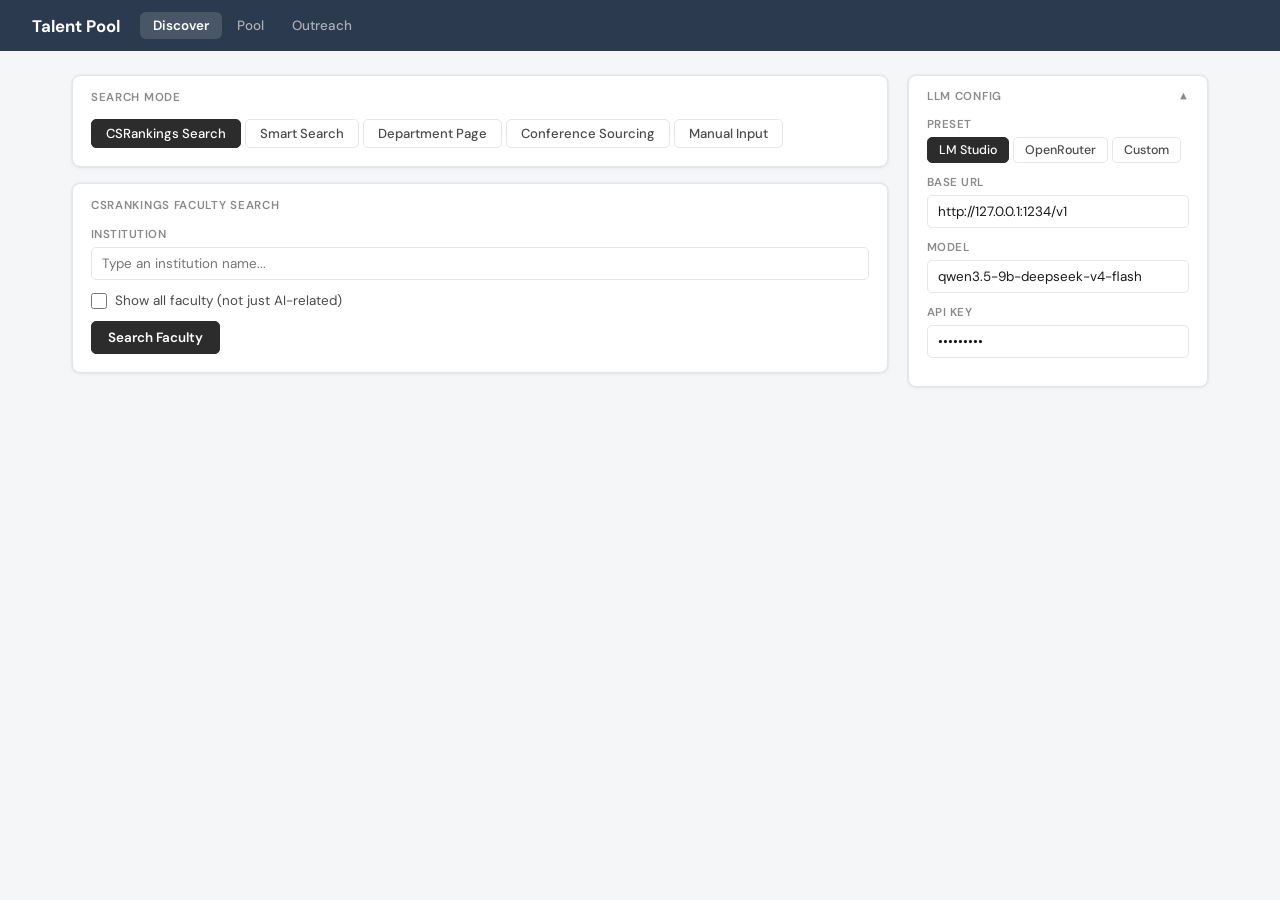
==== commit f2100845: "新增 Demo 人才池、会议爬取与 GitHub/主页 enrich 功能 - 新增 /demo 精品人才池页面(Top 100 演示) - 新增 discover 页面 + S2/会议数据发现脚本 " ====
--- a/templates/lab_sourcer.html
+++ b/templates/lab_sourcer.html
@@ -491,7 +491,7 @@
           <button class="mode-btn active" onclick="switchMode('csrankings', this)">CSRankings Search</button>
           <button class="mode-btn" onclick="switchMode('smart', this)">Smart Search</button>
           <button class="mode-btn" onclick="switchMode('dept', this)">Department Page</button>
-          <button class="mode-btn" onclick="switchMode('conference', this)">Conference Papers</button>
+          <button class="mode-btn" onclick="switchMode('conference', this)">Conference Sourcing</button>
           <button class="mode-btn" onclick="switchMode('manual', this)">Manual Input</button>
         </div>
       </div>
@@ -619,22 +619,157 @@
       </div>
     </div>
 
-    <!-- ── Conference Papers Mode ── -->
+    <!-- ── Conference Sourcing Mode ── -->
     <div id="panel-conference" class="card" style="display:none;">
-      <div class="card-header">Conference Papers</div>
+      <div class="card-header">Conference Sourcing</div>
       <div class="card-body">
-        <div class="coming-soon" style="text-align:center;padding:32px 16px;">
-          <div style="font-size:2rem;margin-bottom:12px;opacity:0.3;">&#128218;</div>
-          <div style="font-weight:600;font-size:0.9rem;color:var(--text-primary);margin-bottom:8px;">Coming Soon</div>
-          <p style="color:var(--text-tertiary);font-size:0.8rem;max-width:400px;margin:0 auto;line-height:1.5;">
-            Upload a conference paper list (NeurIPS, ICML, ICLR, ACL, CVPR...) or paste a proceedings URL to automatically identify first-author PhD students and postdocs as potential candidates.
-          </p>
-          <div style="margin-top:16px;display:flex;flex-wrap:wrap;gap:6px;justify-content:center;">
-            <span style="padding:3px 10px;border-radius:4px;font-size:0.72rem;background:var(--tag-bg);color:var(--tag-text);">NeurIPS 2025</span>
-            <span style="padding:3px 10px;border-radius:4px;font-size:0.72rem;background:var(--tag-bg);color:var(--tag-text);">ICML 2025</span>
-            <span style="padding:3px 10px;border-radius:4px;font-size:0.72rem;background:var(--tag-bg);color:var(--tag-text);">ICLR 2025</span>
-            <span style="padding:3px 10px;border-radius:4px;font-size:0.72rem;background:var(--tag-bg);color:var(--tag-text);">ACL 2025</span>
-            <span style="padding:3px 10px;border-radius:4px;font-size:0.72rem;background:var(--tag-bg);color:var(--tag-text);">CVPR 2025</span>
+        <!-- Data Source Tabs -->
+        <div class="form-row">
+          <label class="form-label">DATA SOURCE</label>
+          <div class="preset-group" id="conf-source-group">
+            <button class="preset-btn active" onclick="setConfSource('upload', this)">Upload File</button>
+            <button class="preset-btn" onclick="setConfSource('openreview', this)">OpenReview</button>
+          </div>
+        </div>
+
+        <!-- Upload Source -->
+        <div id="conf-upload-panel">
+          <div class="form-row" style="margin-top:8px;">
+            <label class="form-label">Paper Digest JSON or CSV</label>
+            <div style="display:flex;gap:8px;align-items:center;">
+              <input type="file" id="conf-file" accept=".json,.csv" style="font-size:0.82rem;" />
+              <button class="btn btn-primary" id="btn-conf-upload" onclick="uploadConferencePapers()">Upload</button>
+            </div>
+            <div id="conf-upload-info" style="font-size:0.78rem;color:var(--text-tertiary);margin-top:4px;"></div>
+          </div>
+        </div>
+
+        <!-- OpenReview Source -->
+        <div id="conf-openreview-panel" style="display:none;">
+          <div class="form-row" style="margin-top:8px;">
+            <label class="form-label">Conference</label>
+            <div class="preset-group" id="conf-venue-group">
+              <button class="preset-btn active" onclick="setConfVenue('ICLR', this)">ICLR</button>
+              <button class="preset-btn" onclick="setConfVenue('NeurIPS', this)">NeurIPS</button>
+              <button class="preset-btn" onclick="setConfVenue('ICML', this)">ICML</button>
+            </div>
+          </div>
+          <div class="form-row" style="margin-top:8px;">
+            <label class="form-label">Year</label>
+            <select id="conf-year" style="width:120px;padding:7px 10px;border:1px solid var(--border);border-radius:6px;font-size:0.82rem;background:#fff;">
+              <option value="2026">2026</option>
+              <option value="2025" selected>2025</option>
+              <option value="2024">2024</option>
+              <option value="2023">2023</option>
+            </select>
+          </div>
+          <div class="form-row" style="margin-top:8px;">
+            <label class="form-label">Paper Tier</label>
+            <div style="display:flex;gap:14px;">
+              <label style="font-size:0.84rem;color:var(--text-secondary);display:flex;align-items:center;gap:6px;cursor:pointer;">
+                <input type="checkbox" id="conf-tier-oral" checked style="width:15px;height:15px;" /> Oral
+              </label>
+              <label style="font-size:0.84rem;color:var(--text-secondary);display:flex;align-items:center;gap:6px;cursor:pointer;">
+                <input type="checkbox" id="conf-tier-spotlight" checked style="width:15px;height:15px;" /> Spotlight
+              </label>
+              <label style="font-size:0.84rem;color:var(--text-secondary);display:flex;align-items:center;gap:6px;cursor:pointer;">
+                <input type="checkbox" id="conf-tier-poster" style="width:15px;height:15px;" /> Poster
+              </label>
+            </div>
+          </div>
+          <div class="btn-row">
+            <button class="btn btn-primary" id="btn-conf-fetch" onclick="fetchConferencePapers()">Fetch Papers</button>
+          </div>
+        </div>
+
+        <!-- Pipeline Steps (shown after papers loaded) -->
+        <div id="conf-pipeline" style="display:none;margin-top:14px;border-top:1px solid var(--border);padding-top:14px;">
+          <div id="conf-stats-bar" style="display:flex;gap:16px;margin-bottom:10px;flex-wrap:wrap;">
+            <span id="conf-stat-total" style="font-size:0.82rem;color:var(--text-secondary);">0 papers loaded</span>
+          </div>
+
+          <!-- Step 1: Chinese Filter -->
+          <div style="display:flex;align-items:center;gap:8px;margin-bottom:10px;">
+            <button class="btn btn-primary" id="btn-conf-filter" onclick="runChineseFilter()">Filter Chinese Authors</button>
+            <span id="conf-filter-result" style="font-size:0.8rem;color:var(--text-tertiary);"></span>
+          </div>
+
+          <!-- Step 2: arXiv Enrich -->
+          <div id="conf-enrich-row" style="display:none;align-items:center;gap:8px;margin-bottom:10px;">
+            <button class="btn btn-primary" id="btn-conf-enrich" onclick="runArxivEnrich()">arXiv Enrich</button>
+            <span style="font-size:0.78rem;color:var(--text-tertiary);">Parse institution + email from arXiv HTML (slow, ~4s/paper)</span>
+          </div>
+
+          <!-- OpenReview Profile Fetch (for OpenReview source) -->
+          <div id="conf-or-profile-row" style="display:none;">
+            <div style="display:flex;align-items:center;gap:8px;margin-bottom:10px;">
+              <button class="btn btn-primary" id="btn-conf-authors" onclick="fetchConferenceAuthors()">Fetch Author Profiles</button>
+              <span id="conf-selected-count" style="font-size:0.8rem;color:var(--text-tertiary);"></span>
+            </div>
+          </div>
+        </div>
+
+        <!-- Classified Results -->
+        <div id="conf-results-wrap" style="display:none;margin-top:14px;border-top:1px solid var(--border);padding-top:14px;">
+          <div style="display:flex;align-items:center;justify-content:space-between;margin-bottom:8px;">
+            <div class="preset-group" id="conf-class-tabs">
+              <button class="preset-btn active" onclick="setConfClassTab('industry', this)">
+                Industry <span id="conf-count-industry" style="font-size:0.72rem;opacity:0.7;"></span>
+              </button>
+              <button class="preset-btn" onclick="setConfClassTab('academic', this)">
+                Academic <span id="conf-count-academic" style="font-size:0.72rem;opacity:0.7;"></span>
+              </button>
+              <button class="preset-btn" onclick="setConfClassTab('unknown', this)">
+                Unknown <span id="conf-count-unknown" style="font-size:0.72rem;opacity:0.7;"></span>
+              </button>
+            </div>
+            <div style="display:flex;align-items:center;gap:8px;">
+              <input type="text" id="conf-result-filter" placeholder="Filter..." oninput="filterConfResults()"
+                style="width:180px;font-size:0.8rem;padding:5px 10px;border:1px solid var(--border);border-radius:6px;" />
+              <button class="btn btn-secondary" onclick="exportConfCSV()">Export CSV</button>
+              <button class="btn btn-primary" onclick="importConfToPool()">Import to Pool</button>
+            </div>
+          </div>
+          <div class="table-wrap" style="max-height:500px;overflow-y:auto;">
+            <table>
+              <thead>
+                <tr>
+                  <th style="width:36px;"><input type="checkbox" id="conf-result-select-all" onchange="toggleAllConfResults(this.checked)" checked /></th>
+                  <th>Name</th>
+                  <th>Institution</th>
+                  <th>Email</th>
+                  <th style="width:60px;">Papers</th>
+                  <th style="width:90px;">Source</th>
+                </tr>
+              </thead>
+              <tbody id="conf-results-tbody"></tbody>
+            </table>
+          </div>
+        </div>
+
+        <!-- Paper list (for OpenReview source, before profile fetch) -->
+        <div id="conf-papers-wrap" style="display:none;">
+          <div style="display:flex;align-items:center;justify-content:space-between;margin-top:14px;margin-bottom:4px;">
+            <div id="conf-papers-count" class="results-count"></div>
+            <div style="display:flex;align-items:center;gap:8px;">
+              <input type="text" id="conf-filter" placeholder="Filter by title or author..." oninput="filterConfPapers()"
+                style="width:220px;font-size:0.8rem;padding:5px 10px;border:1px solid var(--border);border-radius:6px;" />
+              <button class="btn btn-secondary" onclick="toggleAllConfPapers(true)">Select All</button>
+              <button class="btn btn-secondary" onclick="toggleAllConfPapers(false)">Select None</button>
+            </div>
+          </div>
+          <div class="table-wrap" style="max-height:400px;overflow-y:auto;">
+            <table>
+              <thead>
+                <tr>
+                  <th style="width:36px;"><input type="checkbox" id="conf-select-all" onchange="toggleAllConfPapers(this.checked)" checked /></th>
+                  <th>Title</th>
+                  <th>First Author</th>
+                  <th style="width:80px;">Tier</th>
+                </tr>
+              </thead>
+              <tbody id="conf-papers-tbody"></tbody>
+            </table>
           </div>
         </div>
       </div>
@@ -1273,6 +1408,432 @@
 }
 
 // ─────────────────────────────────────────
+// Conference Sourcing
+// ─────────────────────────────────────────
+let confVenue = 'ICLR';
+let confSource = 'upload';
+let confPapers = [];
+let confFilteredPapers = [];
+let confResults = { industry: [], academic: [], unknown: [] };
+let confCurrentTab = 'industry';
+
+function setConfSource(source, btn) {
+  confSource = source;
+  document.querySelectorAll('#conf-source-group .preset-btn').forEach(b => b.classList.remove('active'));
+  btn.classList.add('active');
+  document.getElementById('conf-upload-panel').style.display = source === 'upload' ? 'block' : 'none';
+  document.getElementById('conf-openreview-panel').style.display = source === 'openreview' ? 'block' : 'none';
+}
+
+function setConfVenue(venue, btn) {
+  confVenue = venue;
+  document.querySelectorAll('#conf-venue-group .preset-btn').forEach(b => b.classList.remove('active'));
+  btn.classList.add('active');
+}
+
+// ── Upload Paper Digest file ──
+async function uploadConferencePapers() {
+  const fileInput = document.getElementById('conf-file');
+  if (!fileInput.files.length) { alert('Select a file first.'); return; }
+
+  const btn = document.getElementById('btn-conf-upload');
+  btn.disabled = true;
+  btn.textContent = 'Uploading...';
+
+  const formData = new FormData();
+  formData.append('file', fileInput.files[0]);
+
+  try {
+    const res = await fetch('/api/conference/upload', { method: 'POST', body: formData });
+    const data = await res.json();
+    if (!res.ok) throw new Error(data.error || 'Upload failed');
+
+    confPapers = []; // papers are stored server-side
+    document.getElementById('conf-upload-info').textContent = data.message;
+    document.getElementById('conf-pipeline').style.display = 'block';
+    document.getElementById('conf-stat-total').textContent = `${data.total} papers loaded`;
+    document.getElementById('conf-filter-result').textContent = '';
+    document.getElementById('conf-results-wrap').style.display = 'none';
+    document.getElementById('conf-enrich-row').style.display = 'none';
+    showProgressCard();
+    logEntry(data.message);
+    setProgress(100, 'Papers loaded');
+  } catch(e) {
+    alert(e.message);
+  } finally {
+    btn.disabled = false;
+    btn.textContent = 'Upload';
+  }
+}
+
+// ── Fetch from OpenReview ──
+async function fetchConferencePapers() {
+  const year = parseInt(document.getElementById('conf-year').value);
+  const tiers = [];
+  if (document.getElementById('conf-tier-oral').checked) tiers.push('Oral');
+  if (document.getElementById('conf-tier-spotlight').checked) tiers.push('Spotlight');
+  if (document.getElementById('conf-tier-poster').checked) tiers.push('Poster');
+
+  if (!tiers.length) { alert('Select at least one paper tier.'); return; }
+
+  const btn = document.getElementById('btn-conf-fetch');
+  btn.disabled = true;
+  btn.textContent = 'Fetching...';
+  showProgressCard();
+  confPapers = [];
+  document.getElementById('conf-papers-wrap').style.display = 'none';
+
+  try {
+    const res = await fetch('/api/conference/papers', {
+      method: 'POST',
+      headers: { 'Content-Type': 'application/json' },
+      body: JSON.stringify({ venue: confVenue, year, tiers })
+    });
+    if (!res.ok) throw new Error(`HTTP ${res.status}: ${await res.text()}`);
+
+    const reader = res.body.getReader();
+    const decoder = new TextDecoder();
+    let buffer = '';
+
+    while (true) {
+      const { value, done } = await reader.read();
+      if (done) break;
+      buffer += decoder.decode(value, { stream: true });
+      const lines = buffer.split('\n');
+      buffer = lines.pop();
+
+      for (const line of lines) {
+        if (!line.startsWith('data: ')) continue;
+        let evt;
+        try { evt = JSON.parse(line.slice(6).trim()); } catch { continue; }
+
+        if (evt.type === 'progress') {
+          logEntry(evt.message);
+          setProgress(50, evt.message);
+        } else if (evt.type === 'papers') {
+          confPapers = evt.data || [];
+          confFilteredPapers = confPapers;
+          renderConfPapers(confFilteredPapers);
+          document.getElementById('conf-papers-wrap').style.display = 'block';
+          // Show pipeline steps
+          document.getElementById('conf-pipeline').style.display = 'block';
+          document.getElementById('conf-stat-total').textContent = `${confPapers.length} papers loaded`;
+          // Show profile fetch button for OpenReview
+          document.getElementById('conf-or-profile-row').style.display = 'block';
+        } else if (evt.type === 'done') {
+          setProgress(100, evt.message);
+          logEntry(evt.message);
+        }
+      }
+    }
+  } catch(e) {
+    logEntry(`Fetch failed: ${e.message}`, 'log-error');
+  } finally {
+    btn.disabled = false;
+    btn.textContent = 'Fetch Papers';
+  }
+}
+
+// ── Chinese surname filter ──
+async function runChineseFilter() {
+  const btn = document.getElementById('btn-conf-filter');
+  btn.disabled = true;
+  btn.textContent = 'Filtering...';
+
+  try {
+    const res = await fetch('/api/conference/filter', {
+      method: 'POST',
+      headers: { 'Content-Type': 'application/json' },
+      body: JSON.stringify({})
+    });
+    const data = await res.json();
+    if (!res.ok) throw new Error(data.error || 'Filter failed');
+
+    const msg = `${data.chinese_papers} / ${data.total_papers} papers have Chinese-surnamed authors`;
+    document.getElementById('conf-filter-result').textContent = msg;
+    logEntry(msg);
+
+    // Show enrich button
+    if (data.chinese_papers > 0) {
+      document.getElementById('conf-enrich-row').style.display = 'flex';
+    }
+  } catch(e) {
+    alert(e.message);
+  } finally {
+    btn.disabled = false;
+    btn.textContent = 'Filter Chinese Authors';
+  }
+}
+
+// ── arXiv enrichment (SSE) ──
+async function runArxivEnrich() {
+  const btn = document.getElementById('btn-conf-enrich');
+  btn.disabled = true;
+  btn.textContent = 'Enriching...';
+  showProgressCard();
+
+  try {
+    const res = await fetch('/api/conference/enrich', {
+      method: 'POST',
+      headers: { 'Content-Type': 'application/json' },
+      body: JSON.stringify({})
+    });
+    if (!res.ok) throw new Error(`HTTP ${res.status}: ${await res.text()}`);
+
+    const reader = res.body.getReader();
+    const decoder = new TextDecoder();
+    let buffer = '';
+
+    while (true) {
+      const { value, done } = await reader.read();
+      if (done) break;
+      buffer += decoder.decode(value, { stream: true });
+      const lines = buffer.split('\n');
+      buffer = lines.pop();
+
+      for (const line of lines) {
+        if (!line.startsWith('data: ')) continue;
+        let evt;
+        try { evt = JSON.parse(line.slice(6).trim()); } catch { continue; }
+
+        if (evt.type === 'progress') {
+          const pct = evt.total > 0 ? Math.round((evt.current / evt.total) * 100) : 0;
+          setProgress(pct, evt.message || `${evt.current} / ${evt.total}`);
+          if (evt.message) logEntry(evt.message);
+        } else if (evt.type === 'log') {
+          logEntry(evt.message, evt.level === 'error' ? 'log-error' : evt.level === 'warn' ? 'log-warn' : '');
+        } else if (evt.type === 'results') {
+          confResults = evt.data || { industry: [], academic: [], unknown: [] };
+          renderConfResults();
+        } else if (evt.type === 'done') {
+          setProgress(100, evt.message || 'Complete');
+          if (evt.message) logEntry(evt.message);
+        }
+      }
+    }
+  } catch(e) {
+    logEntry(`Enrichment failed: ${e.message}`, 'log-error');
+  } finally {
+    btn.disabled = false;
+    btn.textContent = 'arXiv Enrich';
+  }
+}
+
+// ── Classified results rendering ──
+function setConfClassTab(tab, btn) {
+  confCurrentTab = tab;
+  document.querySelectorAll('#conf-class-tabs .preset-btn').forEach(b => b.classList.remove('active'));
+  btn.classList.add('active');
+  renderConfResultsTable();
+}
+
+function renderConfResults() {
+  const stats = confResults.stats || {};
+  document.getElementById('conf-count-industry').textContent = `(${stats.industry_count || 0})`;
+  document.getElementById('conf-count-academic').textContent = `(${stats.academic_count || 0})`;
+  document.getElementById('conf-count-unknown').textContent = `(${stats.unknown_count || 0})`;
+  document.getElementById('conf-results-wrap').style.display = 'block';
+  renderConfResultsTable();
+}
+
+function renderConfResultsTable() {
+  const list = confResults[confCurrentTab] || [];
+  const q = (document.getElementById('conf-result-filter').value || '').toLowerCase();
+  const filtered = q ? list.filter(m =>
+    m.name.toLowerCase().includes(q) ||
+    (m.institution || '').toLowerCase().includes(q) ||
+    (m.email || '').toLowerCase().includes(q)
+  ) : list;
+
+  const tbody = document.getElementById('conf-results-tbody');
+  const srcColors = { 'arxiv_html': '#389e0d', 'paperdigest': '#1677ff', 'none': '#999' };
+  tbody.innerHTML = filtered.map((m, i) => {
+    const srcColor = srcColors[m.source] || '#999';
+    const srcLabel = m.source === 'arxiv_html' ? 'arXiv' : m.source === 'paperdigest' ? 'PaperDigest' : m.source || '—';
+    return `<tr>
+      <td><input type="checkbox" class="conf-result-cb" data-idx="${i}" checked /></td>
+      <td style="font-size:0.82rem;font-weight:500;">${m.name}</td>
+      <td style="font-size:0.8rem;max-width:220px;overflow:hidden;text-overflow:ellipsis;white-space:nowrap;" title="${(m.institution||'').replace(/"/g,'&quot;')}">${m.institution || '—'}</td>
+      <td style="font-size:0.8rem;">${m.email ? `<a href="mailto:${m.email}">${m.email}</a>` : '—'}</td>
+      <td style="font-size:0.8rem;text-align:center;">${m.paper_count || 0}</td>
+      <td><span style="padding:2px 6px;border-radius:3px;font-size:0.7rem;color:#fff;background:${srcColor};">${srcLabel}</span></td>
+    </tr>`;
+  }).join('');
+}
+
+function filterConfResults() {
+  renderConfResultsTable();
+}
+
+function toggleAllConfResults(checked) {
+  document.querySelectorAll('.conf-result-cb').forEach(cb => cb.checked = checked);
+}
+
+function exportConfCSV() {
+  const list = confResults[confCurrentTab] || [];
+  if (!list.length) { alert('No data to export.'); return; }
+
+  const headers = ['Name', 'Institution', 'Email', 'Classification', 'Paper Count', 'Papers', 'Source'];
+  const rows = list.map(m => [
+    m.name,
+    m.institution || '',
+    m.email || '',
+    m.classification || confCurrentTab,
+    m.paper_count || 0,
+    (m.papers || []).map(p => p.title).join('; '),
+    m.source || '',
+  ]);
+  const csv = [headers.join(','), ...rows.map(r => r.map(v => `"${String(v).replace(/"/g, '""')}"`).join(','))].join('\n');
+  const blob = new Blob(['\ufeff' + csv], { type: 'text/csv;charset=utf-8' });
+  const a = document.createElement('a');
+  a.href = URL.createObjectURL(blob);
+  a.download = `conference_${confCurrentTab}_candidates.csv`;
+  a.click();
+}
+
+function importConfToPool() {
+  const selected = [];
+  document.querySelectorAll('.conf-result-cb:checked').forEach(cb => {
+    const idx = parseInt(cb.dataset.idx);
+    const list = confResults[confCurrentTab] || [];
+    if (list[idx]) selected.push(list[idx]);
+  });
+  if (!selected.length) { alert('No candidates selected.'); return; }
+
+  // Convert to discoveredMembers format and use shared import
+  const members = selected.map(m => ({
+    name: m.name,
+    role: m.role || 'Other',
+    email: m.email || '',
+    research_area: m.research_area || (m.papers && m.papers[0] ? m.papers[0].title : ''),
+    personal_page: m.personal_page || '',
+    expected_graduation: null,
+    institution: m.institution || '',
+    advisor: '',
+    source: `Conference ${confCurrentTab}: ${m.papers ? m.papers.length : 0} papers`,
+  }));
+
+  // Feed into shared results table for import
+  resetResults();
+  members.forEach(m => appendMember(m));
+  logEntry(`${members.length} ${confCurrentTab} candidates ready for import`);
+}
+
+// ── OpenReview paper list (kept for OpenReview source) ──
+function renderConfPapers(papers) {
+  const tbody = document.getElementById('conf-papers-tbody');
+  const tierColors = { 'Oral': '#d4380d', 'Spotlight': '#d46b08', 'Poster': '#7c7c7c' };
+  tbody.innerHTML = papers.map((p, i) => {
+    const author = p.authors && p.authors[0] ? p.authors[0] : '—';
+    const tier = p.venue_tier || '';
+    const color = tierColors[tier] || '#7c7c7c';
+    return `<tr>
+      <td><input type="checkbox" class="conf-paper-cb" data-idx="${i}" checked onchange="updateConfSelectedCount()" /></td>
+      <td style="font-size:0.8rem;max-width:400px;overflow:hidden;text-overflow:ellipsis;white-space:nowrap;" title="${p.title.replace(/"/g, '&quot;')}">${p.title}</td>
+      <td style="font-size:0.8rem;white-space:nowrap;">${author}</td>
+      <td><span style="padding:2px 8px;border-radius:4px;font-size:0.72rem;font-weight:500;color:#fff;background:${color};">${tier}</span></td>
+    </tr>`;
+  }).join('');
+  document.getElementById('conf-papers-count').textContent = `${papers.length} papers`;
+  updateConfSelectedCount();
+}
+
+function filterConfPapers() {
+  const q = document.getElementById('conf-filter').value.toLowerCase();
+  if (!q) {
+    confFilteredPapers = confPapers;
+  } else {
+    confFilteredPapers = confPapers.filter(p =>
+      p.title.toLowerCase().includes(q) ||
+      (p.authors[0] || '').toLowerCase().includes(q)
+    );
+  }
+  renderConfPapers(confFilteredPapers);
+}
+
+function toggleAllConfPapers(checked) {
+  document.querySelectorAll('.conf-paper-cb').forEach(cb => cb.checked = checked);
+  const selectAllCb = document.getElementById('conf-select-all');
+  if (selectAllCb) selectAllCb.checked = checked;
+  updateConfSelectedCount();
+}
+
+function updateConfSelectedCount() {
+  const total = document.querySelectorAll('.conf-paper-cb').length;
+  const selected = document.querySelectorAll('.conf-paper-cb:checked').length;
+  const el = document.getElementById('conf-selected-count');
+  if (el) el.textContent = `${selected} of ${total} selected`;
+}
+
+function getSelectedConfPapers() {
+  const selected = [];
+  document.querySelectorAll('.conf-paper-cb:checked').forEach(cb => {
+    const idx = parseInt(cb.dataset.idx);
+    if (confFilteredPapers[idx]) selected.push(confFilteredPapers[idx]);
+  });
+  return selected;
+}
+
+async function fetchConferenceAuthors() {
+  const selected = getSelectedConfPapers();
+  if (!selected.length) { alert('No papers selected.'); return; }
+
+  const btn = document.getElementById('btn-conf-authors');
+  btn.disabled = true;
+  btn.textContent = 'Fetching profiles...';
+  showProgressCard();
+  resetResults();
+
+  const year = document.getElementById('conf-year').value;
+  const venueLabel = `${confVenue} ${year}`;
+
+  try {
+    const res = await fetch('/api/conference/authors', {
+      method: 'POST',
+      headers: { 'Content-Type': 'application/json' },
+      body: JSON.stringify({ papers: selected, venue_label: venueLabel })
+    });
+    if (!res.ok) throw new Error(`HTTP ${res.status}: ${await res.text()}`);
+
+    const reader = res.body.getReader();
+    const decoder = new TextDecoder();
+    let buffer = '';
+
+    while (true) {
+      const { value, done } = await reader.read();
+      if (done) break;
+      buffer += decoder.decode(value, { stream: true });
+      const lines = buffer.split('\n');
+      buffer = lines.pop();
+
+      for (const line of lines) {
+        if (!line.startsWith('data: ')) continue;
+        let evt;
+        try { evt = JSON.parse(line.slice(6).trim()); } catch { continue; }
+
+        if (evt.type === 'progress') {
+          const pct = evt.total > 0 ? Math.round((evt.current / evt.total) * 100) : 0;
+          setProgress(pct, evt.message || `${evt.current} / ${evt.total}`);
+          if (evt.message) logEntry(evt.message);
+        } else if (evt.type === 'members') {
+          (evt.data || []).forEach(m => appendMember(m));
+        } else if (evt.type === 'log') {
+          logEntry(evt.message, evt.level === 'error' ? 'log-error' : evt.level === 'warn' ? 'log-warn' : '');
+        } else if (evt.type === 'done') {
+          setProgress(100, evt.message || 'Complete');
+          if (evt.message) logEntry(evt.message);
+        }
+      }
+    }
+  } catch(e) {
+    logEntry(`Author fetch failed: ${e.message}`, 'log-error');
+  } finally {
+    btn.disabled = false;
+    btn.textContent = 'Fetch Author Profiles';
+  }
+}
+
+// ─────────────────────────────────────────
 // Smart Search: Single-professor fast scrape
 // ─────────────────────────────────────────
 async function startSmartScrape() {
@@ -1527,7 +2088,13 @@
     const res = await fetch('/api/lab-sourcer/import', {
       method: 'POST',
       headers: { 'Content-Type': 'application/json' },
-      body: JSON.stringify({ members: discoveredMembers, institution: (document.getElementById('inst-input')?.value || '').trim() })
+      body: JSON.stringify({
+        members: discoveredMembers,
+        institution: (document.getElementById('inst-input')?.value || '').trim(),
+        tags: currentMode === 'conference'
+          ? [`${confVenue} ${document.getElementById('conf-year')?.value || ''}`]
+          : []
+      })
     });
     if (!res.ok) throw new Error(`HTTP ${res.status}: ${await res.text()}`);
     const data = await res.json();
